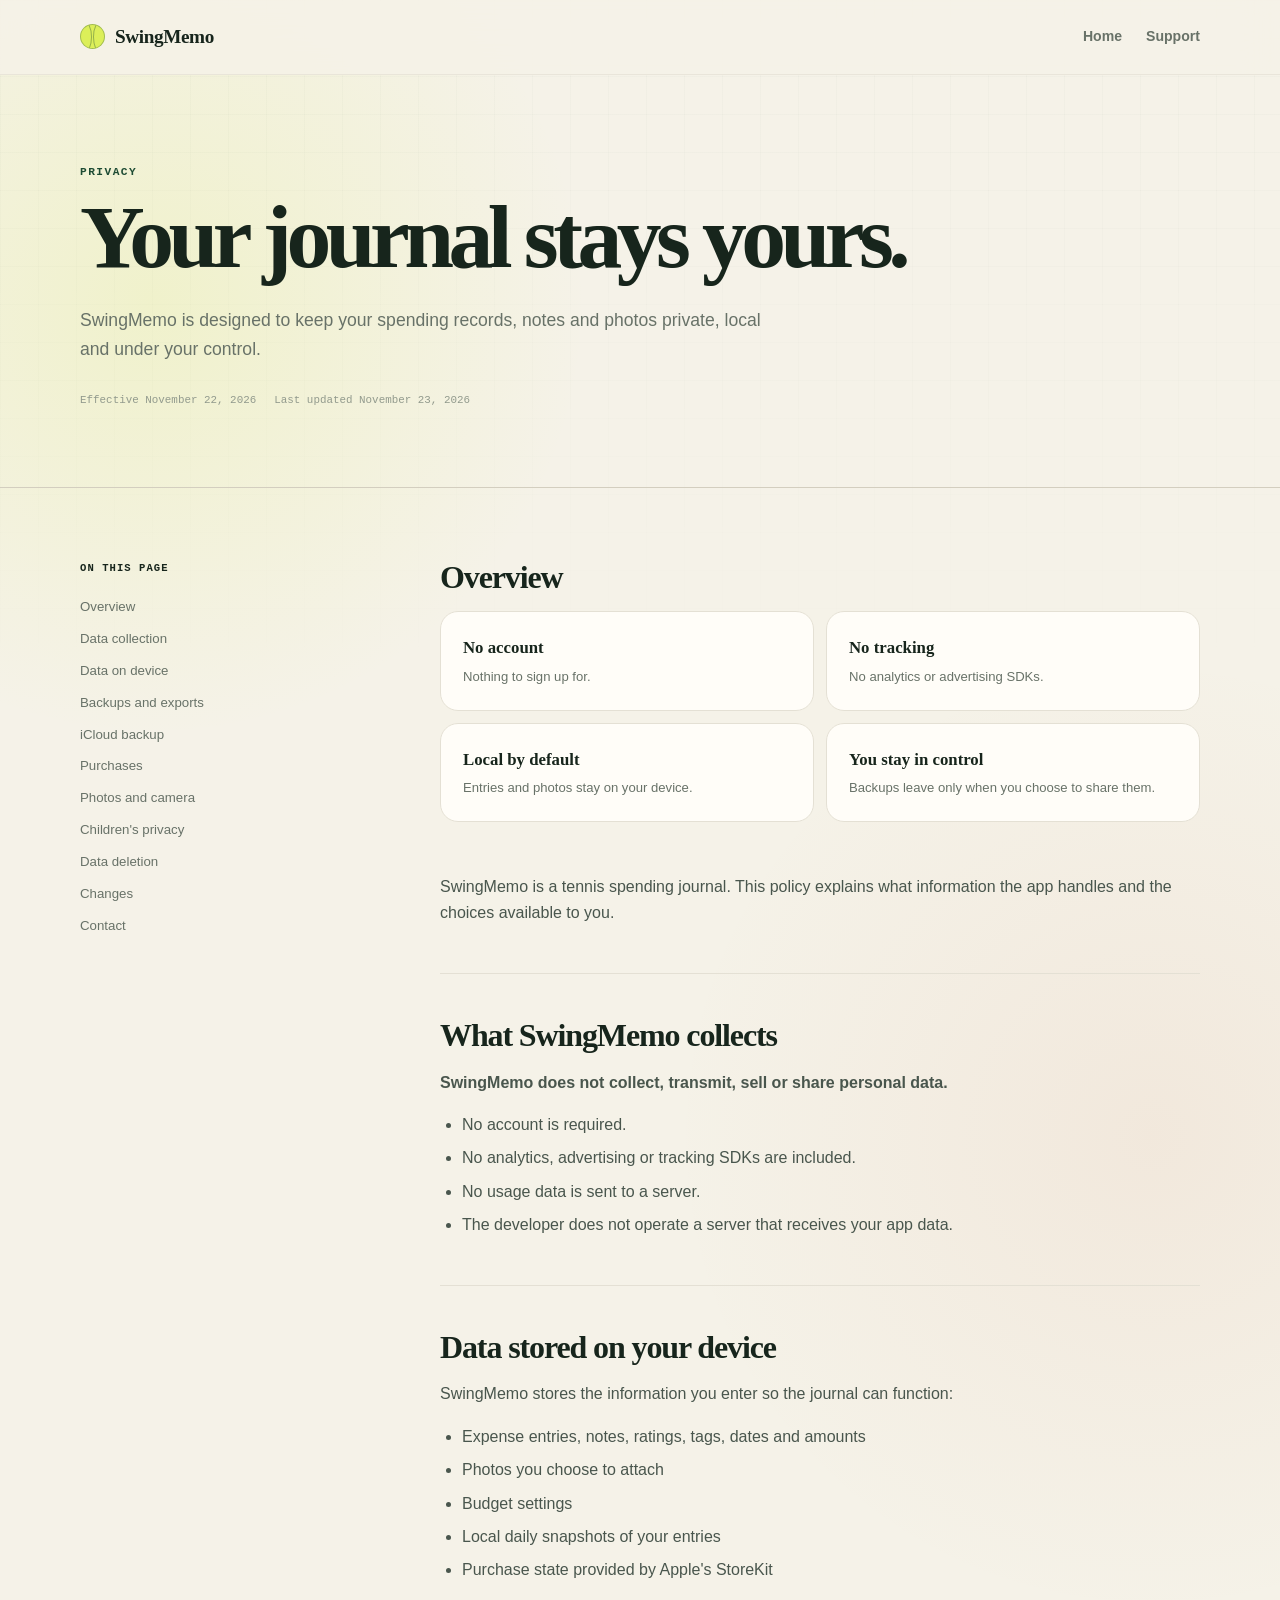
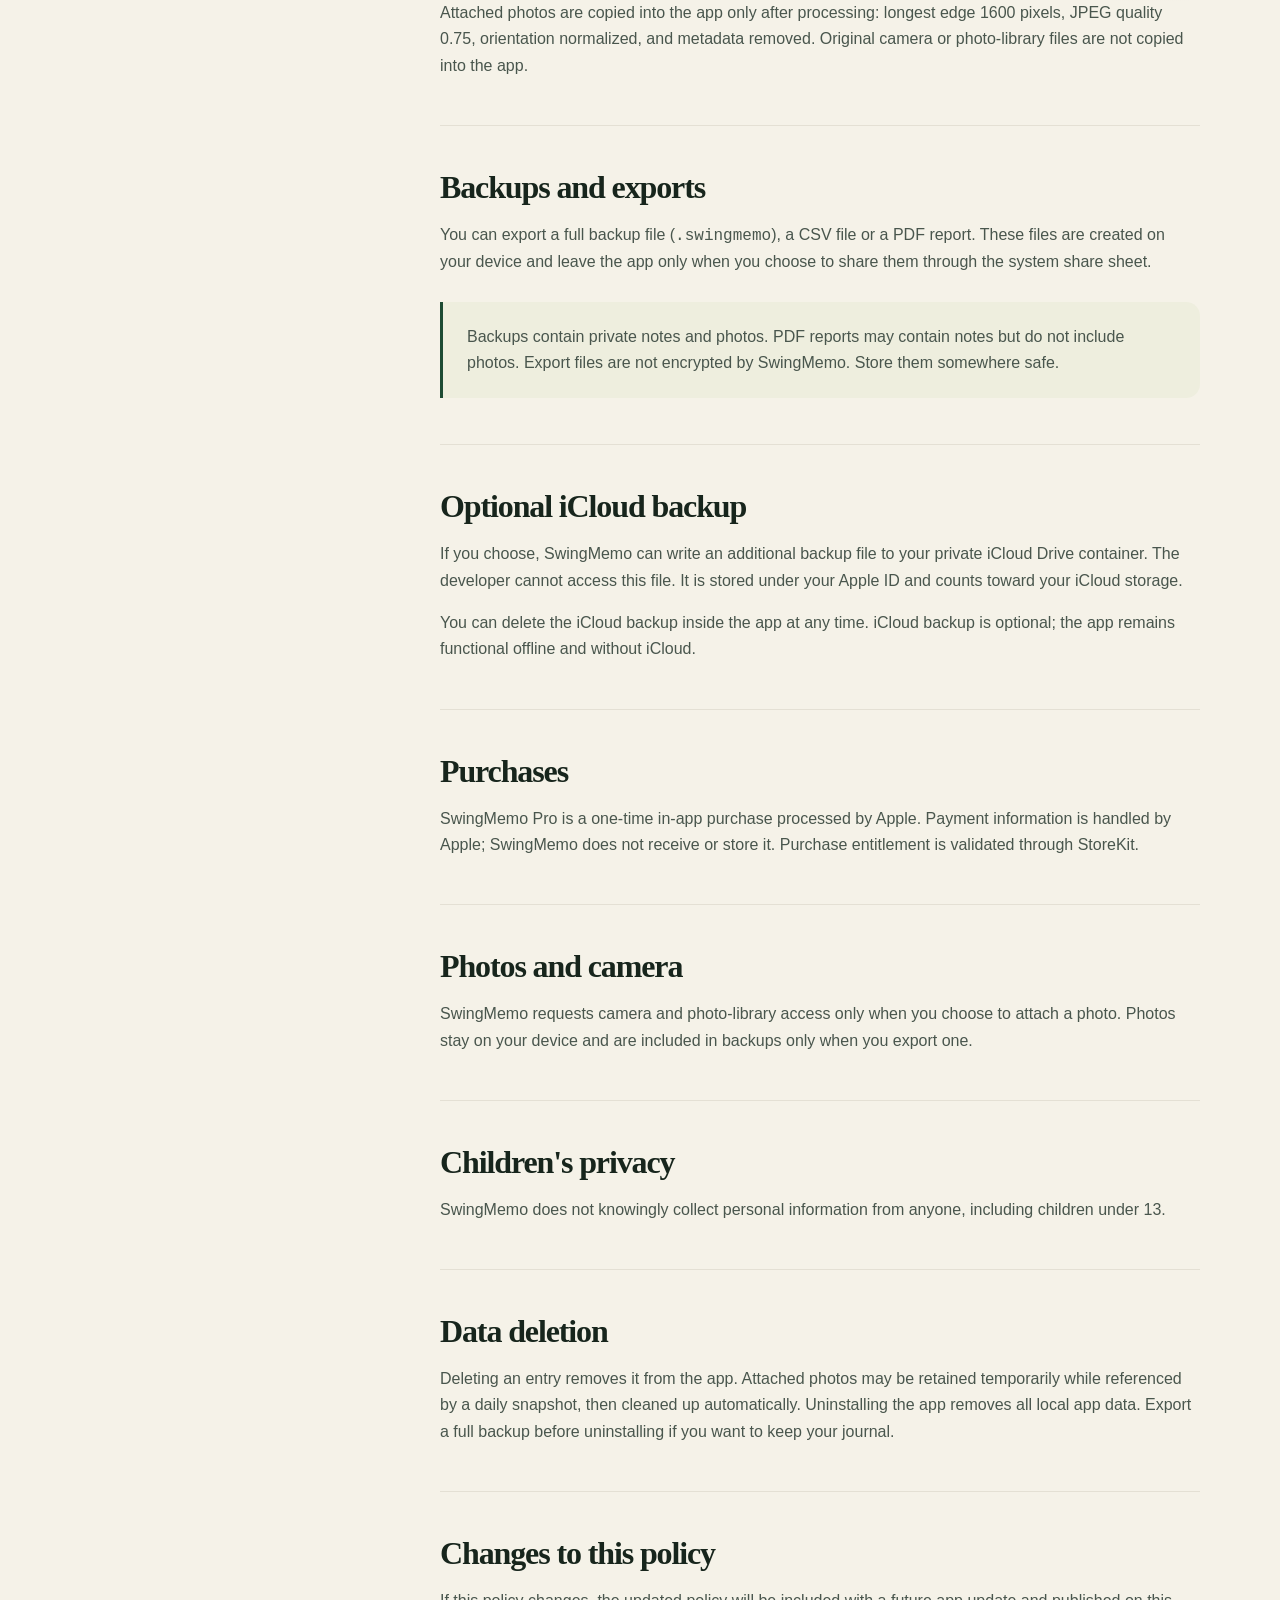
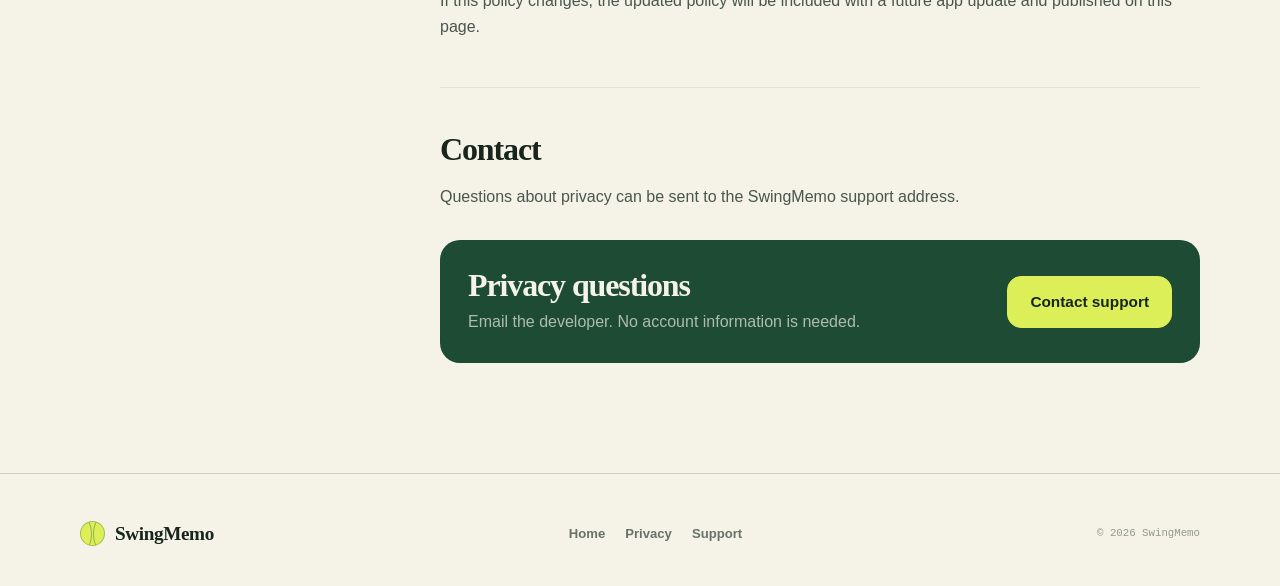
==== privacy.html @ 62e4d473 "Add files via upload" ====
<!doctype html>
<html lang="en">
<head>
  <meta charset="utf-8">
  <meta name="viewport" content="width=device-width, initial-scale=1">
  <title>Privacy Policy — SwingMemo</title>
  <meta name="description" content="SwingMemo's privacy policy. The tennis expense journal is designed to keep your entries and photos on your device.">
  <meta name="theme-color" content="#f5f2e8">
  <meta name="color-scheme" content="light">
  <link rel="icon" href="favicon.svg" type="image/svg+xml">
  <link rel="stylesheet" href="styles.css">
</head>
<body>
  <a class="skip-link" href="#main">Skip to content</a>

  <header class="site-header">
    <nav class="nav container" aria-label="Main navigation">
      <a class="brand" href="index.html" aria-label="SwingMemo home">
        <span class="brand-ball" aria-hidden="true"></span>
        <span>SwingMemo</span>
      </a>
      <div class="nav-links">
        <a href="index.html">Home</a>
        <a href="support.html">Support</a>
      </div>
    </nav>
  </header>

  <main id="main">
    <header class="page-hero">
      <div class="container">
        <p class="eyebrow">Privacy</p>
        <h1>Your journal stays yours.</h1>
        <p class="page-lede">SwingMemo is designed to keep your spending records, notes and photos private, local and under your control.</p>
        <p class="meta-line">
          <span>Effective November 22, 2026</span>
          <span>Last updated November 23, 2026</span>
        </p>
      </div>
    </header>

    <div class="legal-layout container">
      <aside class="legal-toc" aria-label="On this page">
        <strong>On this page</strong>
        <a href="#overview">Overview</a>
        <a href="#collection">Data collection</a>
        <a href="#device">Data on device</a>
        <a href="#backups">Backups and exports</a>
        <a href="#icloud">iCloud backup</a>
        <a href="#purchases">Purchases</a>
        <a href="#photos">Photos and camera</a>
        <a href="#children">Children's privacy</a>
        <a href="#deletion">Data deletion</a>
        <a href="#changes">Changes</a>
        <a href="#contact">Contact</a>
      </aside>

      <article class="legal-content">
        <section id="overview">
          <h2>Overview</h2>
          <div class="policy-summary">
            <div><strong>No account</strong><span>Nothing to sign up for.</span></div>
            <div><strong>No tracking</strong><span>No analytics or advertising SDKs.</span></div>
            <div><strong>Local by default</strong><span>Entries and photos stay on your device.</span></div>
            <div><strong>You stay in control</strong><span>Backups leave only when you choose to share them.</span></div>
          </div>
          <p>SwingMemo is a tennis spending journal. This policy explains what information the app handles and the choices available to you.</p>
        </section>

        <section id="collection">
          <h2>What SwingMemo collects</h2>
          <p><strong>SwingMemo does not collect, transmit, sell or share personal data.</strong></p>
          <ul>
            <li>No account is required.</li>
            <li>No analytics, advertising or tracking SDKs are included.</li>
            <li>No usage data is sent to a server.</li>
            <li>The developer does not operate a server that receives your app data.</li>
          </ul>
        </section>

        <section id="device">
          <h2>Data stored on your device</h2>
          <p>SwingMemo stores the information you enter so the journal can function:</p>
          <ul>
            <li>Expense entries, notes, ratings, tags, dates and amounts</li>
            <li>Photos you choose to attach</li>
            <li>Budget settings</li>
            <li>Local daily snapshots of your entries</li>
            <li>Purchase state provided by Apple's StoreKit</li>
          </ul>
          <p>Attached photos are copied into the app only after processing: longest edge 1600 pixels, JPEG quality 0.75, orientation normalized, and metadata removed. Original camera or photo-library files are not copied into the app.</p>
        </section>

        <section id="backups">
          <h2>Backups and exports</h2>
          <p>You can export a full backup file (<code>.swingmemo</code>), a CSV file or a PDF report. These files are created on your device and leave the app only when you choose to share them through the system share sheet.</p>
          <div class="callout">
            <p>Backups contain private notes and photos. PDF reports may contain notes but do not include photos. Export files are not encrypted by SwingMemo. Store them somewhere safe.</p>
          </div>
        </section>

        <section id="icloud">
          <h2>Optional iCloud backup</h2>
          <p>If you choose, SwingMemo can write an additional backup file to your private iCloud Drive container. The developer cannot access this file. It is stored under your Apple ID and counts toward your iCloud storage.</p>
          <p>You can delete the iCloud backup inside the app at any time. iCloud backup is optional; the app remains functional offline and without iCloud.</p>
        </section>

        <section id="purchases">
          <h2>Purchases</h2>
          <p>SwingMemo Pro is a one-time in-app purchase processed by Apple. Payment information is handled by Apple; SwingMemo does not receive or store it. Purchase entitlement is validated through StoreKit.</p>
        </section>

        <section id="photos">
          <h2>Photos and camera</h2>
          <p>SwingMemo requests camera and photo-library access only when you choose to attach a photo. Photos stay on your device and are included in backups only when you export one.</p>
        </section>

        <section id="children">
          <h2>Children's privacy</h2>
          <p>SwingMemo does not knowingly collect personal information from anyone, including children under 13.</p>
        </section>

        <section id="deletion">
          <h2>Data deletion</h2>
          <p>Deleting an entry removes it from the app. Attached photos may be retained temporarily while referenced by a daily snapshot, then cleaned up automatically. Uninstalling the app removes all local app data. Export a full backup before uninstalling if you want to keep your journal.</p>
        </section>

        <section id="changes">
          <h2>Changes to this policy</h2>
          <p>If this policy changes, the updated policy will be included with a future app update and published on this page.</p>
        </section>

        <section id="contact">
          <h2>Contact</h2>
          <p>Questions about privacy can be sent to the SwingMemo support address.</p>
          <!-- Replace support@example.com before publishing. -->
          <div class="contact-panel">
            <div>
              <h2>Privacy questions</h2>
              <p>Email the developer. No account information is needed.</p>
            </div>
            <a class="button" href="mailto:support@example.com">Contact support</a>
          </div>
        </section>
      </article>
    </div>
  </main>

  <footer class="site-footer">
    <div class="footer-row container">
      <a class="brand" href="index.html">
        <span class="brand-ball" aria-hidden="true"></span>
        <span>SwingMemo</span>
      </a>
      <div class="footer-links">
        <a href="index.html">Home</a>
        <a href="privacy.html">Privacy</a>
        <a href="support.html">Support</a>
      </div>
      <p class="copyright">© 2026 SwingMemo</p>
    </div>
  </footer>
</body>
</html>
---- styles.css ----
:root {
  --paper: #f5f2e8;
  --paper-raised: #fbf9f2;
  --card: #fffdf8;
  --ink: #17251c;
  --forest: #1d4b33;
  --forest-deep: #12351f;
  --tennis: #dcef59;
  --tennis-deep: #b8ce2c;
  --clay: #c4663f;
  --star: #c08a2e;
  --muted: #687268;
  --faint: #929a8d;
  --line: #e4e0d4;
  --line-strong: #d3cebf;
  --surface-tint: #eeeede;
  --serif: Georgia, "Times New Roman", serif;
  --sans: -apple-system, BlinkMacSystemFont, "Segoe UI", Helvetica, Arial, sans-serif;
  --mono: "SFMono-Regular", Consolas, "Liberation Mono", monospace;
  --radius: 24px;
  --shadow: 0 18px 60px rgba(23, 37, 28, 0.09);
}

* {
  box-sizing: border-box;
}

html {
  scroll-behavior: smooth;
}

body {
  margin: 0;
  color: var(--ink);
  background:
    radial-gradient(circle at 12% 8%, rgba(220, 239, 89, 0.2), transparent 27rem),
    radial-gradient(circle at 90% 30%, rgba(196, 102, 63, 0.07), transparent 30rem),
    var(--paper);
  font-family: var(--sans);
  font-size: 16px;
  line-height: 1.65;
  -webkit-font-smoothing: antialiased;
  text-rendering: optimizeLegibility;
}

body::before {
  position: fixed;
  z-index: -1;
  inset: 0;
  background-image:
    linear-gradient(rgba(29, 75, 51, 0.025) 1px, transparent 1px),
    linear-gradient(90deg, rgba(29, 75, 51, 0.025) 1px, transparent 1px);
  background-size: 38px 38px;
  content: "";
  mask-image: linear-gradient(to bottom, black, transparent 78%);
  pointer-events: none;
}

a {
  color: var(--forest);
  text-underline-offset: 0.2em;
}

a:hover {
  color: var(--forest-deep);
}

img,
svg {
  display: block;
  max-width: 100%;
}

button,
input,
textarea {
  font: inherit;
}

.skip-link {
  position: fixed;
  z-index: 100;
  top: 12px;
  left: 12px;
  padding: 10px 16px;
  color: var(--paper);
  background: var(--forest-deep);
  border-radius: 10px;
  transform: translateY(-160%);
}

.skip-link:focus {
  transform: translateY(0);
}

.container {
  width: min(1120px, calc(100% - 40px));
  margin-inline: auto;
}

.site-header {
  position: sticky;
  z-index: 20;
  top: 0;
  border-bottom: 1px solid rgba(228, 224, 212, 0.75);
  background: rgba(245, 242, 232, 0.88);
  backdrop-filter: blur(18px);
}

.nav {
  display: flex;
  min-height: 74px;
  align-items: center;
  justify-content: space-between;
  gap: 24px;
}

.brand {
  display: inline-flex;
  align-items: center;
  gap: 10px;
  color: var(--ink);
  font-family: var(--serif);
  font-size: 1.2rem;
  font-weight: 700;
  letter-spacing: -0.02em;
  text-decoration: none;
}

.brand:hover {
  color: var(--ink);
}

.brand-ball {
  position: relative;
  width: 25px;
  height: 25px;
  flex: 0 0 25px;
  overflow: hidden;
  background: var(--tennis);
  border: 1px solid rgba(29, 75, 51, 0.3);
  border-radius: 50%;
}

.brand-ball::before,
.brand-ball::after {
  position: absolute;
  width: 20px;
  height: 36px;
  border: 1.5px solid rgba(29, 75, 51, 0.38);
  border-radius: 50%;
  content: "";
}

.brand-ball::before {
  top: -7px;
  left: -11px;
}

.brand-ball::after {
  top: -7px;
  right: -11px;
}

.nav-links {
  display: flex;
  align-items: center;
  gap: 24px;
}

.nav-links a {
  color: var(--muted);
  font-size: 0.88rem;
  font-weight: 600;
  text-decoration: none;
}

.nav-links a:hover {
  color: var(--forest);
}

.button {
  display: inline-flex;
  min-height: 52px;
  align-items: center;
  justify-content: center;
  padding: 0 22px;
  color: var(--paper);
  background: var(--forest);
  border: 1px solid var(--forest);
  border-radius: 14px;
  font-size: 0.96rem;
  font-weight: 700;
  text-decoration: none;
  transition: transform 160ms ease, background-color 160ms ease, box-shadow 160ms ease;
}

.button:hover {
  color: white;
  background: var(--forest-deep);
  box-shadow: 0 9px 24px rgba(18, 53, 31, 0.16);
  transform: translateY(-1px);
}

.button.secondary {
  color: var(--forest);
  background: transparent;
  border-color: var(--line-strong);
}

.button.secondary:hover {
  color: var(--forest-deep);
  background: var(--card);
  box-shadow: 0 7px 20px rgba(23, 37, 28, 0.08);
}

.button.disabled {
  cursor: default;
  color: #718076;
  background: var(--surface-tint);
  border-color: var(--line);
}

.button.disabled:hover {
  box-shadow: none;
  transform: none;
}

.eyebrow {
  margin: 0 0 14px;
  color: var(--forest);
  font-family: var(--mono);
  font-size: 0.7rem;
  font-weight: 700;
  letter-spacing: 0.13em;
  text-transform: uppercase;
}

.hero {
  display: grid;
  min-height: calc(100svh - 74px);
  grid-template-columns: minmax(0, 1.04fr) minmax(340px, 0.96fr);
  align-items: center;
  gap: clamp(48px, 8vw, 112px);
  padding-block: 72px 96px;
}

.hero h1,
.page-hero h1 {
  max-width: 780px;
  margin: 0;
  font-family: var(--serif);
  font-size: clamp(3.2rem, 7vw, 6.4rem);
  font-weight: 600;
  letter-spacing: -0.062em;
  line-height: 0.94;
}

.hero h1 em {
  color: var(--forest);
  font-weight: inherit;
}

.hero-lede {
  max-width: 610px;
  margin: 28px 0 0;
  color: #4f5c52;
  font-size: clamp(1.06rem, 1.6vw, 1.28rem);
  line-height: 1.65;
}

.hero-actions {
  display: flex;
  flex-wrap: wrap;
  gap: 12px;
  margin-top: 34px;
}

.hero-note {
  display: flex;
  flex-wrap: wrap;
  gap: 7px 17px;
  margin: 22px 0 0;
  color: var(--muted);
  font-family: var(--mono);
  font-size: 0.7rem;
  letter-spacing: 0.035em;
}

.hero-note span + span::before {
  margin-right: 17px;
  color: var(--line-strong);
  content: "•";
}

.phone-stage {
  position: relative;
  display: grid;
  min-height: 660px;
  place-items: center;
  isolation: isolate;
}

.phone-stage::before {
  position: absolute;
  z-index: -1;
  width: min(530px, 100%);
  aspect-ratio: 0.82;
  border: 1px solid rgba(29, 75, 51, 0.13);
  border-radius: 48%;
  content: "";
  transform: rotate(-8deg);
}

.phone-stage::after {
  position: absolute;
  z-index: -2;
  width: 350px;
  height: 350px;
  background: var(--tennis);
  border-radius: 50%;
  content: "";
  filter: blur(2px);
  opacity: 0.55;
  transform: translate(70px, -75px);
}

.phone {
  position: relative;
  width: 302px;
  height: 608px;
  overflow: hidden;
  padding: 20px 18px;
  color: var(--paper);
  background:
    linear-gradient(rgba(245, 242, 232, 0.055) 1px, transparent 1px),
    linear-gradient(90deg, rgba(245, 242, 232, 0.055) 1px, transparent 1px),
    var(--forest-deep);
  background-size: 36px 36px;
  border: 8px solid var(--ink);
  border-radius: 48px;
  box-shadow:
    0 32px 80px rgba(18, 53, 31, 0.26),
    0 8px 24px rgba(18, 53, 31, 0.16),
    inset 0 0 0 1px rgba(255, 255, 255, 0.12);
  transform: rotate(3deg);
}

.phone::before {
  position: absolute;
  top: 10px;
  left: 50%;
  width: 85px;
  height: 20px;
  background: var(--ink);
  border-radius: 999px;
  content: "";
  transform: translateX(-50%);
}

.phone-status {
  display: flex;
  padding: 1px 7px 0;
  justify-content: space-between;
  color: rgba(245, 242, 232, 0.72);
  font-family: var(--mono);
  font-size: 0.56rem;
}

.phone-title {
  display: flex;
  margin-top: 34px;
  align-items: start;
  justify-content: space-between;
}

.phone-brand {
  font-family: var(--serif);
  font-size: 1.15rem;
  font-weight: 700;
}

.phone-date {
  color: rgba(245, 242, 232, 0.58);
  font-family: var(--mono);
  font-size: 0.55rem;
}

.phone-copy {
  margin: 82px 0 0;
  font-family: var(--serif);
  font-size: 1.45rem;
  letter-spacing: -0.035em;
  line-height: 1.1;
}

.phone-cta {
  position: relative;
  display: grid;
  width: 186px;
  height: 186px;
  margin: 25px auto 0;
  place-content: center;
  color: var(--ink);
  background: var(--tennis);
  border-radius: 50%;
  box-shadow: 0 15px 40px rgba(220, 239, 89, 0.16);
  text-align: center;
}

.phone-cta::before,
.phone-cta::after {
  position: absolute;
  width: 95px;
  height: 220px;
  border: 1px solid rgba(29, 75, 51, 0.22);
  border-radius: 50%;
  content: "";
}

.phone-cta::before {
  left: -42px;
}

.phone-cta::after {
  right: -42px;
}

.phone-plus {
  font-family: var(--serif);
  font-size: 2.7rem;
  line-height: 1;
}

.phone-cta-label {
  margin-top: 4px;
  font-size: 0.8rem;
  font-weight: 800;
  letter-spacing: 0.08em;
  text-transform: uppercase;
}

.phone-categories {
  display: flex;
  margin-top: 24px;
  justify-content: center;
  gap: 7px;
}

.phone-categories span {
  display: grid;
  width: 34px;
  height: 34px;
  place-items: center;
  color: rgba(245, 242, 232, 0.76);
  border: 1px solid rgba(245, 242, 232, 0.13);
  border-radius: 50%;
  font-family: var(--serif);
  font-size: 0.72rem;
}

.phone-categories span:first-child {
  color: var(--ink);
  background: var(--paper);
}

.phone-tabs {
  position: absolute;
  right: 18px;
  bottom: 14px;
  left: 18px;
  display: flex;
  padding: 11px 12px;
  justify-content: space-around;
  border-top: 1px solid rgba(245, 242, 232, 0.12);
  color: rgba(245, 242, 232, 0.4);
  font-family: var(--mono);
  font-size: 0.52rem;
}

.phone-tabs span:nth-child(2) {
  color: var(--tennis);
}

.section {
  padding-block: 104px;
}

.section-tight {
  padding-block: 76px;
}

.section-heading {
  display: grid;
  max-width: 760px;
  gap: 18px;
  margin-bottom: 46px;
}

.section-heading.center {
  margin-inline: auto;
  text-align: center;
}

.section-heading h2 {
  margin: 0;
  font-family: var(--serif);
  font-size: clamp(2.25rem, 4.6vw, 4.1rem);
  font-weight: 600;
  letter-spacing: -0.047em;
  line-height: 1;
}

.section-heading p {
  max-width: 650px;
  margin: 0;
  color: var(--muted);
  font-size: 1.05rem;
}

.section-heading.center p {
  margin-inline: auto;
}

.feature-grid {
  display: grid;
  grid-template-columns: repeat(12, 1fr);
  gap: 16px;
}

.feature-card {
  position: relative;
  min-height: 270px;
  overflow: hidden;
  padding: 30px;
  background: rgba(255, 253, 248, 0.86);
  border: 1px solid var(--line);
  border-radius: var(--radius);
  box-shadow: 0 1px 0 rgba(255, 255, 255, 0.8) inset;
}

.feature-card:nth-child(1),
.feature-card:nth-child(4) {
  grid-column: span 7;
}

.feature-card:nth-child(2),
.feature-card:nth-child(3) {
  grid-column: span 5;
}

.feature-card.dark {
  color: var(--paper);
  background: var(--forest);
  border-color: var(--forest);
}

.feature-icon {
  display: grid;
  width: 46px;
  height: 46px;
  margin-bottom: 56px;
  place-items: center;
  color: var(--forest);
  background: var(--surface-tint);
  border-radius: 14px;
  font-family: var(--serif);
  font-size: 1.25rem;
  font-weight: 700;
}

.feature-card.dark .feature-icon {
  color: var(--ink);
  background: var(--tennis);
}

.feature-card h3 {
  margin: 0 0 9px;
  font-family: var(--serif);
  font-size: 1.55rem;
  letter-spacing: -0.025em;
  line-height: 1.12;
}

.feature-card p {
  max-width: 490px;
  margin: 0;
  color: var(--muted);
}

.feature-card.dark p {
  color: rgba(245, 242, 232, 0.7);
}

.feature-number {
  position: absolute;
  top: 20px;
  right: 24px;
  color: var(--faint);
  font-family: var(--mono);
  font-size: 0.64rem;
}

.feature-card.dark .feature-number {
  color: rgba(245, 242, 232, 0.35);
}

.metrics {
  display: grid;
  grid-template-columns: repeat(3, 1fr);
  border-block: 1px solid var(--line-strong);
}

.metric {
  padding: 42px 32px;
}

.metric + .metric {
  border-left: 1px solid var(--line-strong);
}

.metric strong {
  display: block;
  font-family: var(--serif);
  font-size: clamp(2rem, 4vw, 3.5rem);
  font-weight: 600;
  letter-spacing: -0.04em;
  line-height: 1;
}

.metric span {
  display: block;
  margin-top: 10px;
  color: var(--muted);
  font-size: 0.82rem;
}

.privacy-band {
  position: relative;
  overflow: hidden;
  padding-block: 92px;
  color: var(--paper);
  background: var(--forest-deep);
}

.privacy-band::after {
  position: absolute;
  top: 50%;
  right: -150px;
  width: 520px;
  height: 520px;
  border: 1px solid rgba(220, 239, 89, 0.15);
  border-radius: 50%;
  box-shadow:
    0 0 0 70px rgba(220, 239, 89, 0.025),
    0 0 0 140px rgba(220, 239, 89, 0.018);
  content: "";
  transform: translateY(-50%);
}

.privacy-band .container {
  position: relative;
  z-index: 1;
  display: grid;
  grid-template-columns: 1.2fr 0.8fr;
  align-items: end;
  gap: 72px;
}

.privacy-band h2 {
  max-width: 680px;
  margin: 0;
  font-family: var(--serif);
  font-size: clamp(2.4rem, 5vw, 4.8rem);
  font-weight: 600;
  letter-spacing: -0.05em;
  line-height: 0.98;
}

.privacy-band .eyebrow {
  color: var(--tennis);
}

.privacy-copy p {
  margin: 0 0 26px;
  color: rgba(245, 242, 232, 0.66);
}

.text-link {
  display: inline-flex;
  align-items: center;
  gap: 8px;
  color: var(--tennis);
  font-weight: 700;
  text-decoration: none;
}

.text-link:hover {
  color: white;
}

.text-link::after {
  content: "→";
}

.pricing {
  display: grid;
  grid-template-columns: 0.92fr 1.08fr;
  align-items: center;
  gap: clamp(44px, 8vw, 100px);
}

.pricing-copy h2 {
  max-width: 650px;
  margin: 0;
  font-family: var(--serif);
  font-size: clamp(2.4rem, 5vw, 4.7rem);
  font-weight: 600;
  letter-spacing: -0.05em;
  line-height: 0.98;
}

.pricing-copy p {
  max-width: 560px;
  margin: 24px 0 0;
  color: var(--muted);
  font-size: 1.04rem;
}

.price-card {
  padding: 32px;
  background: var(--card);
  border: 1px solid var(--line);
  border-radius: 28px;
  box-shadow: var(--shadow);
}

.price-card-header {
  display: flex;
  align-items: baseline;
  justify-content: space-between;
  gap: 16px;
  padding-bottom: 24px;
  border-bottom: 1px solid var(--line);
}

.price-card h3 {
  margin: 0;
  font-family: var(--serif);
  font-size: 1.55rem;
}

.price {
  font-family: var(--serif);
  font-size: 2.1rem;
  font-weight: 600;
  letter-spacing: -0.04em;
}

.price small {
  color: var(--muted);
  font-family: var(--sans);
  font-size: 0.72rem;
  font-weight: 600;
  letter-spacing: 0;
}

.check-list {
  display: grid;
  gap: 13px;
  margin: 24px 0;
  padding: 0;
  list-style: none;
}

.check-list li {
  display: grid;
  grid-template-columns: 23px 1fr;
  align-items: start;
  gap: 10px;
}

.check-list li::before {
  display: grid;
  width: 21px;
  height: 21px;
  margin-top: 1px;
  place-items: center;
  color: var(--forest);
  background: var(--tennis);
  border-radius: 50%;
  content: "✓";
  font-size: 0.68rem;
  font-weight: 900;
}

.price-footnote {
  margin: 18px 0 0;
  color: var(--muted);
  font-size: 0.76rem;
  text-align: center;
}

.faq-list {
  display: grid;
  gap: 10px;
}

.faq-list details {
  padding: 0 24px;
  background: rgba(255, 253, 248, 0.78);
  border: 1px solid var(--line);
  border-radius: 17px;
}

.faq-list summary {
  position: relative;
  padding: 22px 36px 22px 0;
  font-weight: 700;
  cursor: pointer;
  list-style: none;
}

.faq-list summary::-webkit-details-marker {
  display: none;
}

.faq-list summary::after {
  position: absolute;
  top: 50%;
  right: 0;
  content: "+";
  color: var(--forest);
  font-family: var(--serif);
  font-size: 1.4rem;
  transform: translateY(-50%);
}

.faq-list details[open] summary::after {
  content: "−";
}

.faq-list details p {
  max-width: 720px;
  margin: -4px 0 22px;
  color: var(--muted);
}

.cta {
  padding-block: 92px;
  text-align: center;
}

.cta-card {
  position: relative;
  overflow: hidden;
  padding: clamp(42px, 8vw, 80px) 24px;
  background: var(--tennis);
  border: 1px solid rgba(29, 75, 51, 0.16);
  border-radius: 32px;
}

.cta-card::before,
.cta-card::after {
  position: absolute;
  width: 360px;
  height: 720px;
  border: 1px solid rgba(29, 75, 51, 0.13);
  border-radius: 50%;
  content: "";
}

.cta-card::before {
  top: -270px;
  left: -210px;
}

.cta-card::after {
  right: -210px;
  bottom: -510px;
}

.cta-card h2,
.cta-card p,
.cta-card .button {
  position: relative;
  z-index: 1;
}

.cta-card h2 {
  max-width: 700px;
  margin: 0 auto;
  font-family: var(--serif);
  font-size: clamp(2.5rem, 5.5vw, 4.8rem);
  font-weight: 600;
  letter-spacing: -0.052em;
  line-height: 0.98;
}

.cta-card p {
  max-width: 560px;
  margin: 20px auto 28px;
  color: #415344;
}

.site-footer {
  padding: 40px 0 34px;
  border-top: 1px solid var(--line-strong);
}

.footer-row {
  display: flex;
  align-items: center;
  justify-content: space-between;
  gap: 24px;
}

.footer-links {
  display: flex;
  flex-wrap: wrap;
  gap: 20px;
}

.footer-links a {
  color: var(--muted);
  font-size: 0.82rem;
  font-weight: 600;
  text-decoration: none;
}

.footer-links a:hover {
  color: var(--forest);
}

.copyright {
  color: var(--faint);
  font-family: var(--mono);
  font-size: 0.67rem;
}

.page-hero {
  padding-block: 88px 66px;
  border-bottom: 1px solid var(--line-strong);
}

.page-hero h1 {
  max-width: 920px;
  font-size: clamp(3rem, 7vw, 6rem);
}

.page-lede {
  max-width: 690px;
  margin: 26px 0 0;
  color: var(--muted);
  font-size: 1.1rem;
}

.meta-line {
  display: flex;
  flex-wrap: wrap;
  gap: 8px 18px;
  margin-top: 28px;
  color: var(--faint);
  font-family: var(--mono);
  font-size: 0.68rem;
}

.legal-layout {
  display: grid;
  grid-template-columns: 220px minmax(0, 760px);
  justify-content: space-between;
  gap: 56px;
  padding-block: 72px 110px;
}

.legal-toc {
  position: sticky;
  top: 102px;
  height: fit-content;
}

.legal-toc strong {
  display: block;
  margin-bottom: 14px;
  font-family: var(--mono);
  font-size: 0.66rem;
  letter-spacing: 0.1em;
  text-transform: uppercase;
}

.legal-toc a {
  display: block;
  padding: 5px 0;
  color: var(--muted);
  font-size: 0.83rem;
  text-decoration: none;
}

.legal-toc a:hover {
  color: var(--forest);
}

.legal-content {
  min-width: 0;
}

.policy-summary {
  display: grid;
  grid-template-columns: repeat(2, 1fr);
  gap: 12px;
  margin-bottom: 52px;
}

.policy-summary div {
  padding: 22px;
  background: var(--card);
  border: 1px solid var(--line);
  border-radius: 18px;
}

.policy-summary strong {
  display: block;
  font-family: var(--serif);
  font-size: 1.05rem;
}

.policy-summary span {
  display: block;
  margin-top: 4px;
  color: var(--muted);
  font-size: 0.82rem;
}

.legal-content section {
  scroll-margin-top: 100px;
}

.legal-content section + section {
  margin-top: 46px;
  padding-top: 44px;
  border-top: 1px solid var(--line);
}

.legal-content h2 {
  margin: 0 0 16px;
  font-family: var(--serif);
  font-size: 2rem;
  letter-spacing: -0.035em;
  line-height: 1.12;
}

.legal-content h3 {
  margin: 26px 0 8px;
  font-family: var(--serif);
  font-size: 1.15rem;
}

.legal-content p,
.legal-content li {
  color: #49564d;
}

.legal-content ul {
  padding-left: 22px;
}

.legal-content li + li {
  margin-top: 7px;
}

.callout {
  margin: 26px 0;
  padding: 22px 24px;
  background: var(--surface-tint);
  border-left: 3px solid var(--forest);
  border-radius: 0 14px 14px 0;
}

.callout p {
  margin: 0;
}

.contact-panel {
  display: flex;
  align-items: center;
  justify-content: space-between;
  gap: 24px;
  margin-top: 30px;
  padding: 28px;
  background: var(--forest);
  border-radius: 20px;
  color: var(--paper);
}

.contact-panel h2 {
  margin: 0 0 5px;
}

.contact-panel p {
  margin: 0;
  color: rgba(245, 242, 232, 0.68);
}

.contact-panel .button {
  flex: 0 0 auto;
  color: var(--ink);
  background: var(--tennis);
  border-color: var(--tennis);
}

.support-grid {
  display: grid;
  grid-template-columns: 0.84fr 1.16fr;
  gap: 16px;
  padding-top: 72px;
}

.support-card {
  padding: 30px;
  background: var(--card);
  border: 1px solid var(--line);
  border-radius: var(--radius);
}

.support-card.dark {
  color: var(--paper);
  background: var(--forest-deep);
  border-color: var(--forest-deep);
}

.support-card h2 {
  margin: 0 0 14px;
  font-family: var(--serif);
  font-size: 1.8rem;
  letter-spacing: -0.03em;
}

.support-card p {
  color: var(--muted);
}

.support-card.dark p {
  color: rgba(245, 242, 232, 0.67);
}

.support-email {
  display: inline-block;
  margin: 11px 0 18px;
  color: var(--tennis);
  font-family: var(--serif);
  font-size: clamp(1.3rem, 3vw, 2rem);
  font-weight: 600;
  letter-spacing: -0.03em;
  overflow-wrap: anywhere;
}

.support-email:hover {
  color: white;
}

.contact-details {
  display: grid;
  gap: 10px;
  padding: 0;
  color: rgba(245, 242, 232, 0.7);
  font-size: 0.82rem;
  list-style: none;
}

.contact-details li {
  display: grid;
  grid-template-columns: 18px 1fr;
  gap: 8px;
}

.contact-details li::before {
  color: var(--tennis);
  content: "→";
}

.help-grid {
  display: grid;
  grid-template-columns: repeat(2, 1fr);
  gap: 12px;
  padding-block: 16px 94px;
}

.help-grid article {
  padding: 26px;
  background: rgba(255, 253, 248, 0.75);
  border: 1px solid var(--line);
  border-radius: 20px;
}

.help-grid h3 {
  margin: 0 0 8px;
  font-family: var(--serif);
  font-size: 1.25rem;
}

.help-grid p {
  margin: 0;
  color: var(--muted);
  font-size: 0.92rem;
}

@media (max-width: 900px) {
  .hero {
    min-height: auto;
    grid-template-columns: 1fr;
    padding-block: 64px 80px;
  }

  .hero-copy {
    text-align: center;
  }

  .hero h1,
  .hero-lede {
    margin-inline: auto;
  }

  .hero-actions,
  .hero-note {
    justify-content: center;
  }

  .phone-stage {
    min-height: 640px;
  }

  .privacy-band .container,
  .pricing,
  .support-grid {
    grid-template-columns: 1fr;
  }

  .privacy-band .container {
    gap: 32px;
  }

  .legal-layout {
    grid-template-columns: 1fr;
  }

  .legal-toc {
    position: static;
    display: flex;
    flex-wrap: wrap;
    gap: 5px 18px;
    padding-bottom: 24px;
    border-bottom: 1px solid var(--line);
  }

  .legal-toc strong {
    flex-basis: 100%;
  }
}

@media (max-width: 700px) {
  .container {
    width: min(100% - 28px, 1120px);
  }

  .nav {
    min-height: 66px;
  }

  .nav-links {
    gap: 15px;
  }

  .nav-links a:first-child {
    display: none;
  }

  .hero {
    padding-top: 52px;
  }

  .hero h1,
  .page-hero h1 {
    font-size: clamp(2.85rem, 14vw, 4.4rem);
  }

  .hero-actions .button {
    width: 100%;
  }

  .hero-note span + span::before {
    content: none;
  }

  .phone-stage {
    min-height: 580px;
  }

  .phone {
    width: 270px;
    height: 544px;
    border-radius: 43px;
  }

  .phone-copy {
    margin-top: 66px;
  }

  .phone-cta {
    width: 164px;
    height: 164px;
  }

  .section {
    padding-block: 76px;
  }

  .section-heading {
    margin-bottom: 32px;
  }

  .feature-grid {
    grid-template-columns: 1fr;
  }

  .feature-card {
    min-height: 240px;
  }

  .feature-card:nth-child(n) {
    grid-column: auto;
  }

  .feature-icon {
    margin-bottom: 38px;
  }

  .metrics {
    grid-template-columns: 1fr;
  }

  .metric {
    padding: 28px 0;
  }

  .metric + .metric {
    border-top: 1px solid var(--line-strong);
    border-left: 0;
  }

  .privacy-band {
    padding-block: 72px;
  }

  .policy-summary,
  .help-grid {
    grid-template-columns: 1fr;
  }

  .legal-layout {
    padding-top: 44px;
  }

  .contact-panel {
    align-items: stretch;
    flex-direction: column;
  }

  .support-grid {
    padding-top: 44px;
  }

  .footer-row {
    align-items: flex-start;
    flex-direction: column;
  }
}

@media (prefers-reduced-motion: reduce) {
  html {
    scroll-behavior: auto;
  }

  *,
  *::before,
  *::after {
    transition-duration: 0.01ms !important;
  }
}
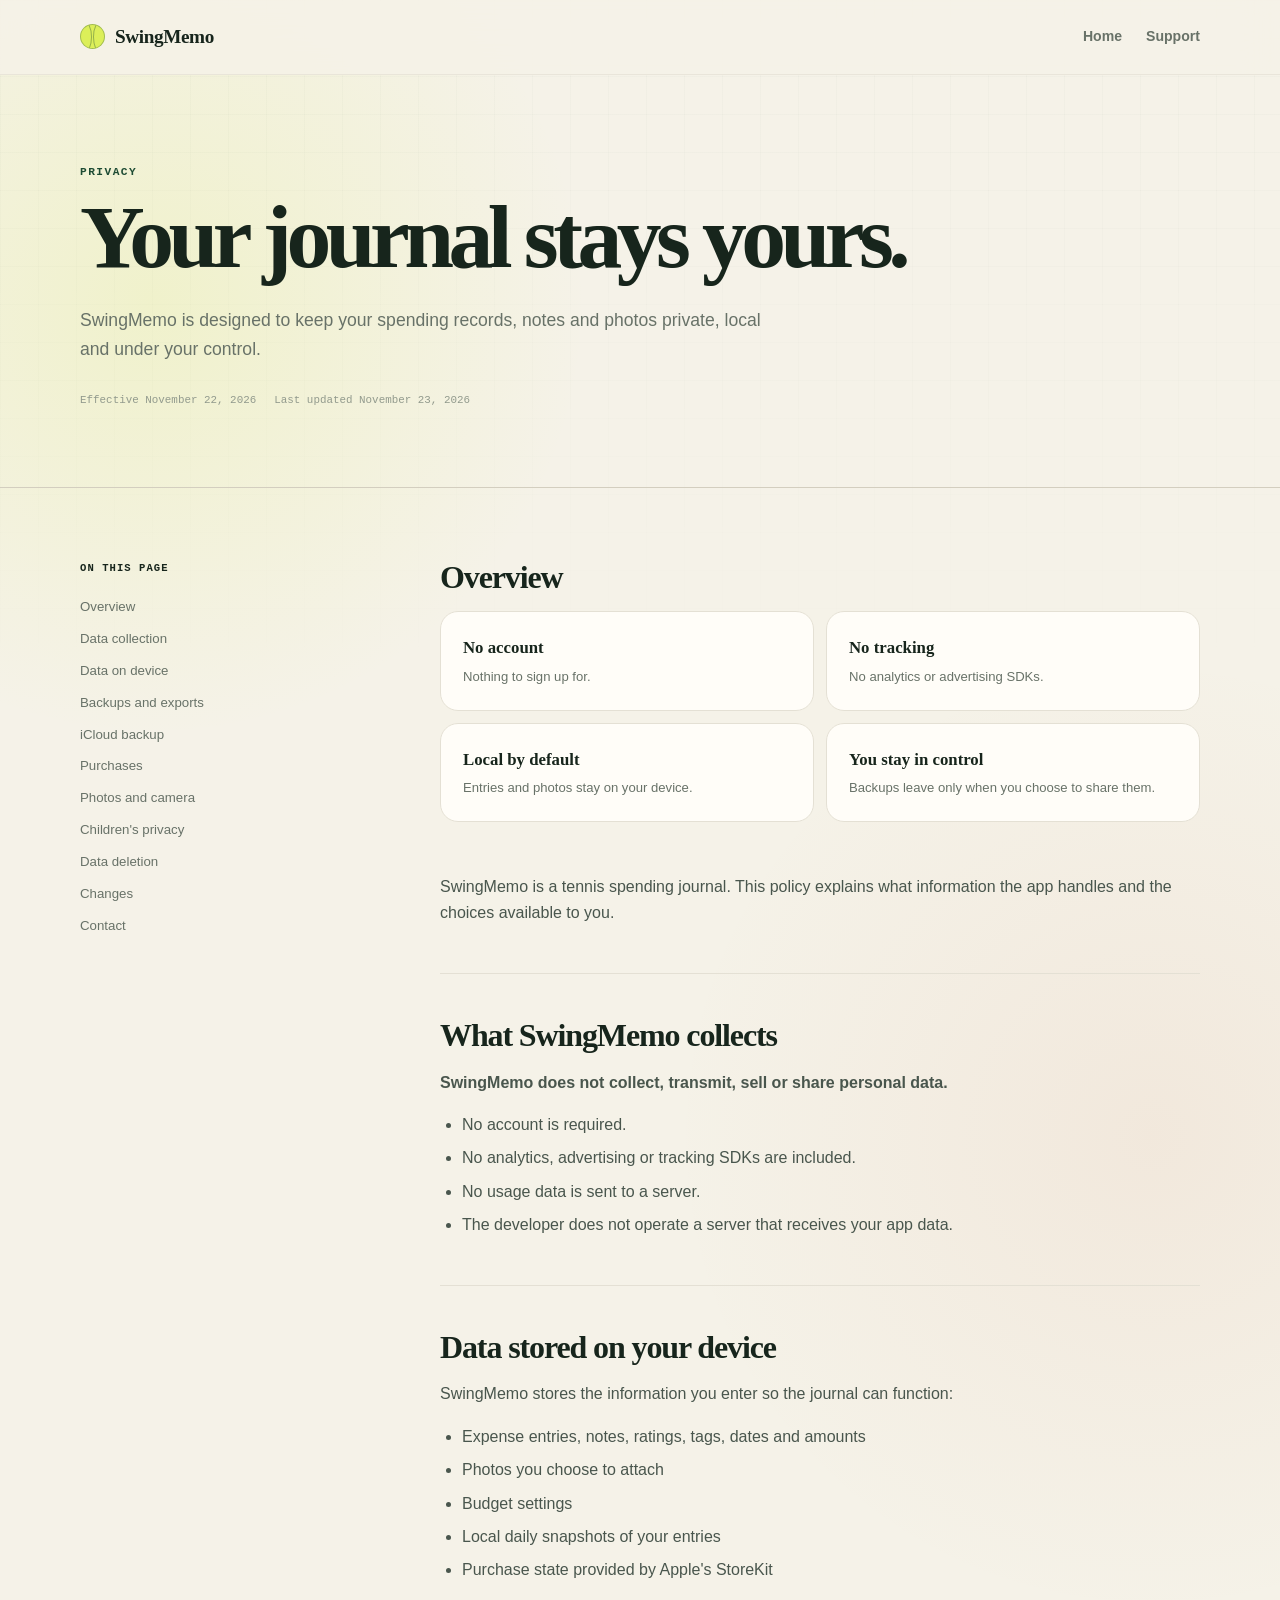
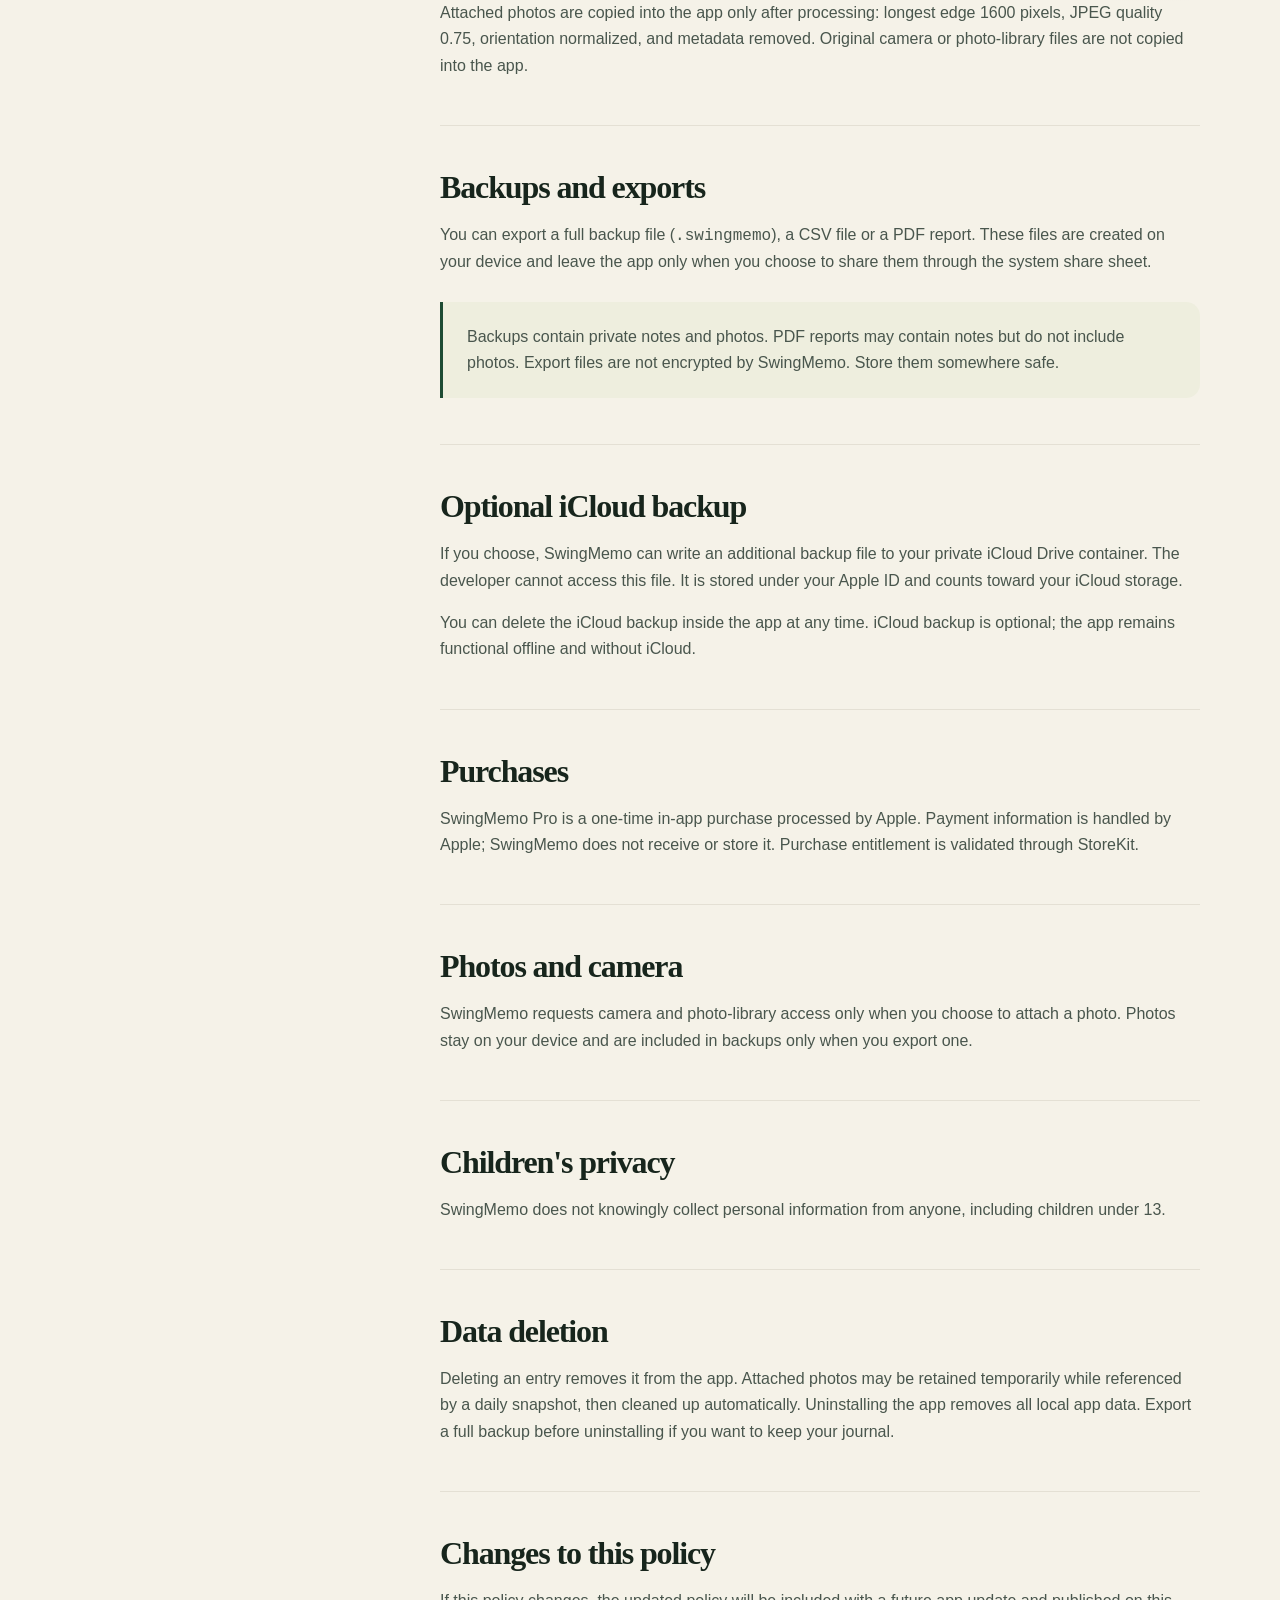
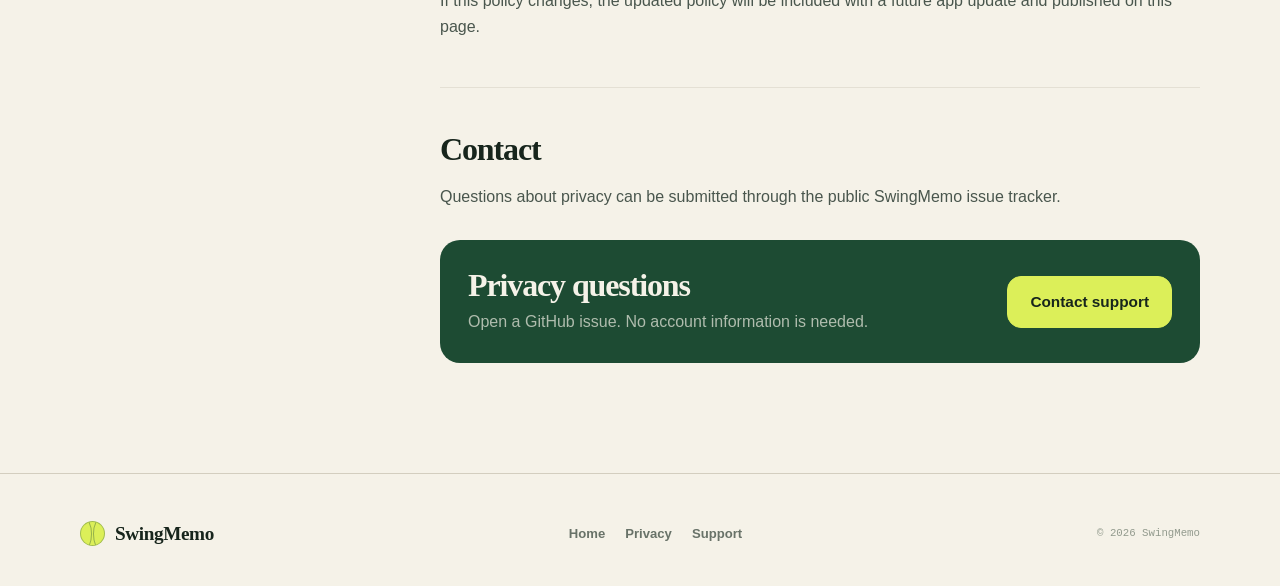
==== commit 2b41e75c: "Add files via upload" ====
--- a/privacy.html
+++ b/privacy.html
@@ -7,6 +7,7 @@
   <meta name="description" content="SwingMemo's privacy policy. The tennis expense journal is designed to keep your entries and photos on your device.">
   <meta name="theme-color" content="#f5f2e8">
   <meta name="color-scheme" content="light">
+  <link rel="canonical" href="https://wbs21.github.io/swingmemo/privacy.html">
   <link rel="icon" href="favicon.svg" type="image/svg+xml">
   <link rel="stylesheet" href="styles.css">
 </head>
@@ -132,14 +133,13 @@
 
         <section id="contact">
           <h2>Contact</h2>
-          <p>Questions about privacy can be sent to the SwingMemo support address.</p>
-          <!-- Replace support@example.com before publishing. -->
+          <p>Questions about privacy can be submitted through the public SwingMemo issue tracker.</p>
           <div class="contact-panel">
             <div>
               <h2>Privacy questions</h2>
-              <p>Email the developer. No account information is needed.</p>
+              <p>Open a GitHub issue. No account information is needed.</p>
             </div>
-            <a class="button" href="mailto:support@example.com">Contact support</a>
+            <a class="button" href="https://github.com/wbs21/swingmemo/issues">Contact support</a>
           </div>
         </section>
       </article>
--- a/styles.css
+++ b/styles.css
@@ -605,6 +605,158 @@
   color: rgba(245, 242, 232, 0.35);
 }
 
+.feature-catalog {
+  display: grid;
+  grid-template-columns: repeat(2, minmax(0, 1fr));
+  gap: 16px;
+}
+
+.catalog-card {
+  padding: 30px;
+  background: rgba(255, 253, 248, 0.84);
+  border: 1px solid var(--line);
+  border-radius: var(--radius);
+}
+
+.catalog-card.pro {
+  background:
+    linear-gradient(145deg, rgba(220, 239, 89, 0.22), transparent 46%),
+    var(--card);
+}
+
+.catalog-label {
+  display: inline-block;
+  margin-bottom: 22px;
+  padding: 5px 9px;
+  color: var(--forest);
+  background: var(--surface-tint);
+  border-radius: 999px;
+  font-family: var(--mono);
+  font-size: 0.62rem;
+  font-weight: 700;
+  letter-spacing: 0.08em;
+  text-transform: uppercase;
+}
+
+.catalog-card.pro .catalog-label {
+  background: var(--tennis);
+}
+
+.catalog-card h3 {
+  margin: 0 0 10px;
+  font-family: var(--serif);
+  font-size: 1.7rem;
+  letter-spacing: -0.03em;
+}
+
+.catalog-card > p {
+  margin: 0 0 22px;
+  color: var(--muted);
+}
+
+.catalog-list {
+  display: grid;
+  gap: 14px;
+  margin: 0;
+  padding: 0;
+  list-style: none;
+}
+
+.catalog-list li {
+  position: relative;
+  padding-left: 24px;
+  color: #48564c;
+}
+
+.catalog-list li::before {
+  position: absolute;
+  top: 0.64em;
+  left: 0;
+  width: 7px;
+  height: 7px;
+  background: var(--forest);
+  border-radius: 50%;
+  content: "";
+}
+
+.catalog-list strong {
+  display: block;
+  color: var(--ink);
+  font-weight: 700;
+}
+
+.category-strip {
+  display: flex;
+  flex-wrap: wrap;
+  gap: 8px;
+  margin-top: 24px;
+}
+
+.category-strip span {
+  padding: 8px 13px;
+  color: var(--forest);
+  background: var(--paper-raised);
+  border: 1px solid var(--line);
+  border-radius: 999px;
+  font-size: 0.78rem;
+  font-weight: 700;
+}
+
+.workflow {
+  display: grid;
+  grid-template-columns: repeat(3, minmax(0, 1fr));
+  gap: 16px;
+  margin-top: 44px;
+}
+
+.workflow-step {
+  padding: 26px 0;
+  border-top: 1px solid var(--line-strong);
+}
+
+.workflow-step span {
+  display: block;
+  margin-bottom: 28px;
+  color: var(--forest);
+  font-family: var(--mono);
+  font-size: 0.66rem;
+  font-weight: 700;
+  letter-spacing: 0.08em;
+}
+
+.workflow-step h3 {
+  margin: 0 0 8px;
+  font-family: var(--serif);
+  font-size: 1.4rem;
+  letter-spacing: -0.025em;
+}
+
+.workflow-step p {
+  margin: 0;
+  color: var(--muted);
+  font-size: 0.94rem;
+}
+
+.free-includes {
+  margin-top: 30px;
+  padding: 22px 24px;
+  background: rgba(255, 253, 248, 0.7);
+  border: 1px solid var(--line);
+  border-radius: 18px;
+}
+
+.free-includes strong {
+  display: block;
+  margin-bottom: 6px;
+  font-family: var(--serif);
+  font-size: 1.1rem;
+}
+
+.free-includes p {
+  margin: 0;
+  font-size: 0.88rem;
+}
+
 .metrics {
   display: grid;
   grid-template-columns: repeat(3, 1fr);
@@ -1330,6 +1482,23 @@
     grid-column: auto;
   }
 
+  .feature-catalog {
+    grid-template-columns: 1fr;
+  }
+
+  .workflow {
+    grid-template-columns: 1fr;
+    margin-top: 28px;
+  }
+
+  .workflow-step {
+    padding-block: 22px;
+  }
+
+  .workflow-step span {
+    margin-bottom: 12px;
+  }
+
   .feature-icon {
     margin-bottom: 38px;
   }
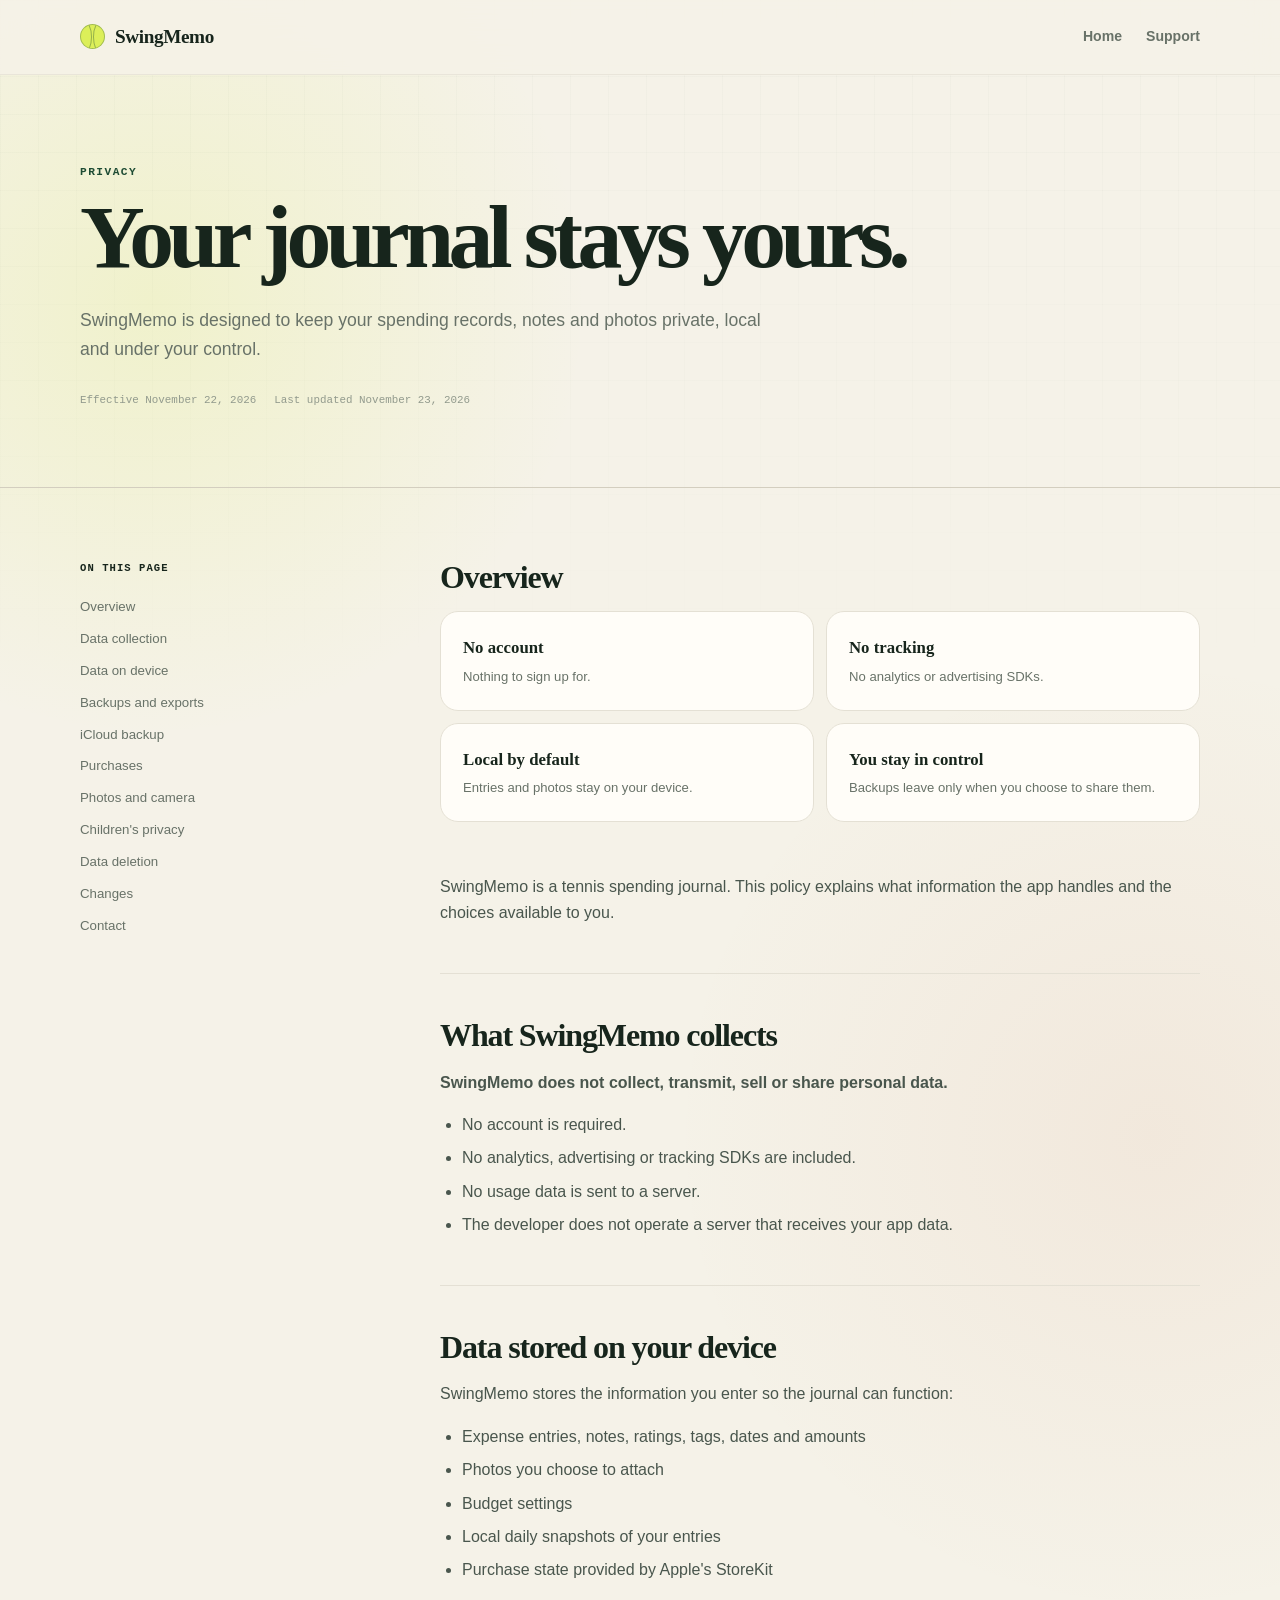
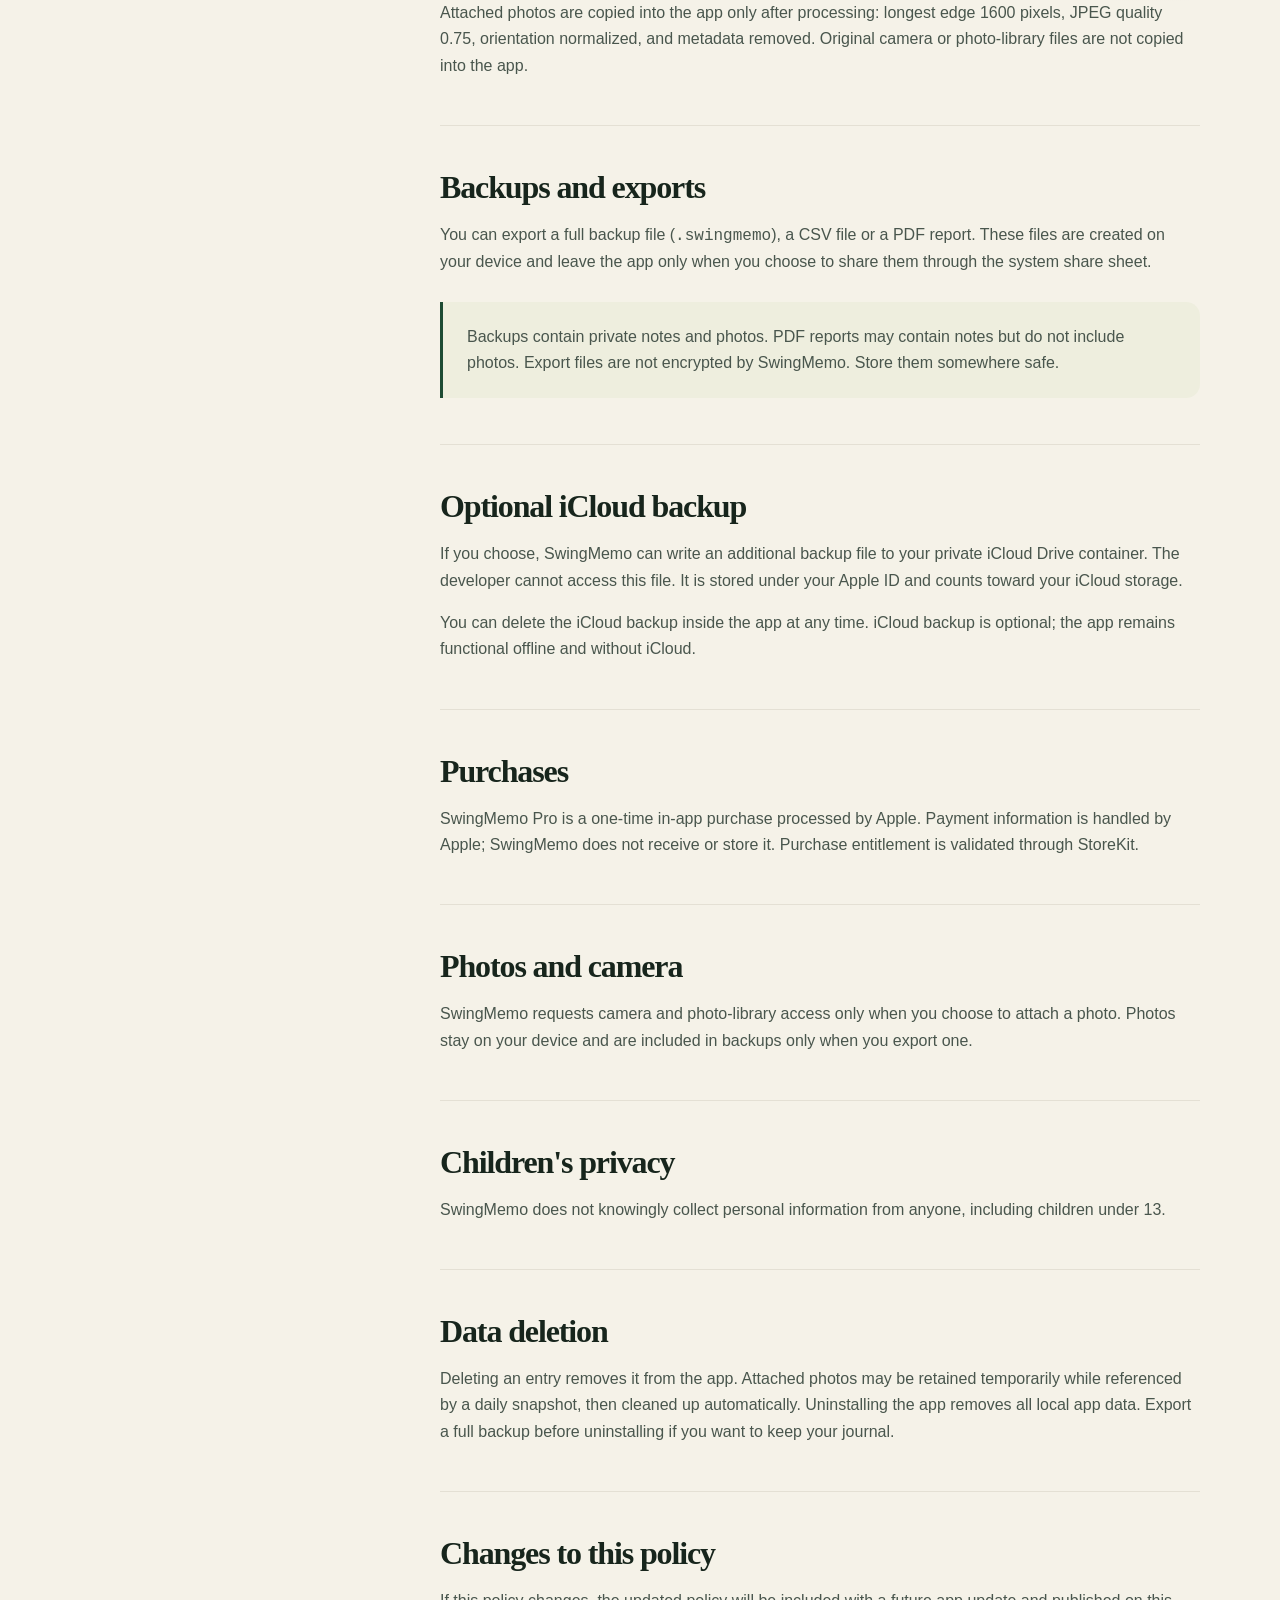
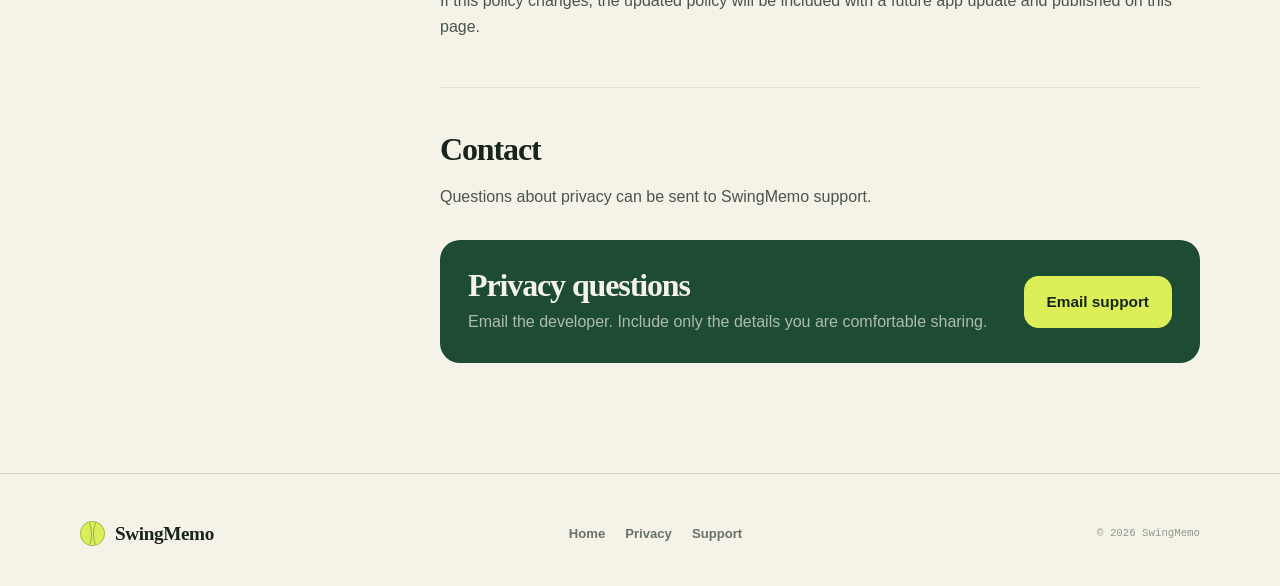
==== commit 8f60aa08: "Add files via upload" ====
--- a/privacy.html
+++ b/privacy.html
@@ -133,13 +133,13 @@
 
         <section id="contact">
           <h2>Contact</h2>
-          <p>Questions about privacy can be submitted through the public SwingMemo issue tracker.</p>
+          <p>Questions about privacy can be sent to SwingMemo support.</p>
           <div class="contact-panel">
             <div>
               <h2>Privacy questions</h2>
-              <p>Open a GitHub issue. No account information is needed.</p>
+              <p>Email the developer. Include only the details you are comfortable sharing.</p>
             </div>
-            <a class="button" href="https://github.com/wbs21/swingmemo/issues">Contact support</a>
+            <a class="button" href="mailto:13911100061@163.com">Email support</a>
           </div>
         </section>
       </article>
